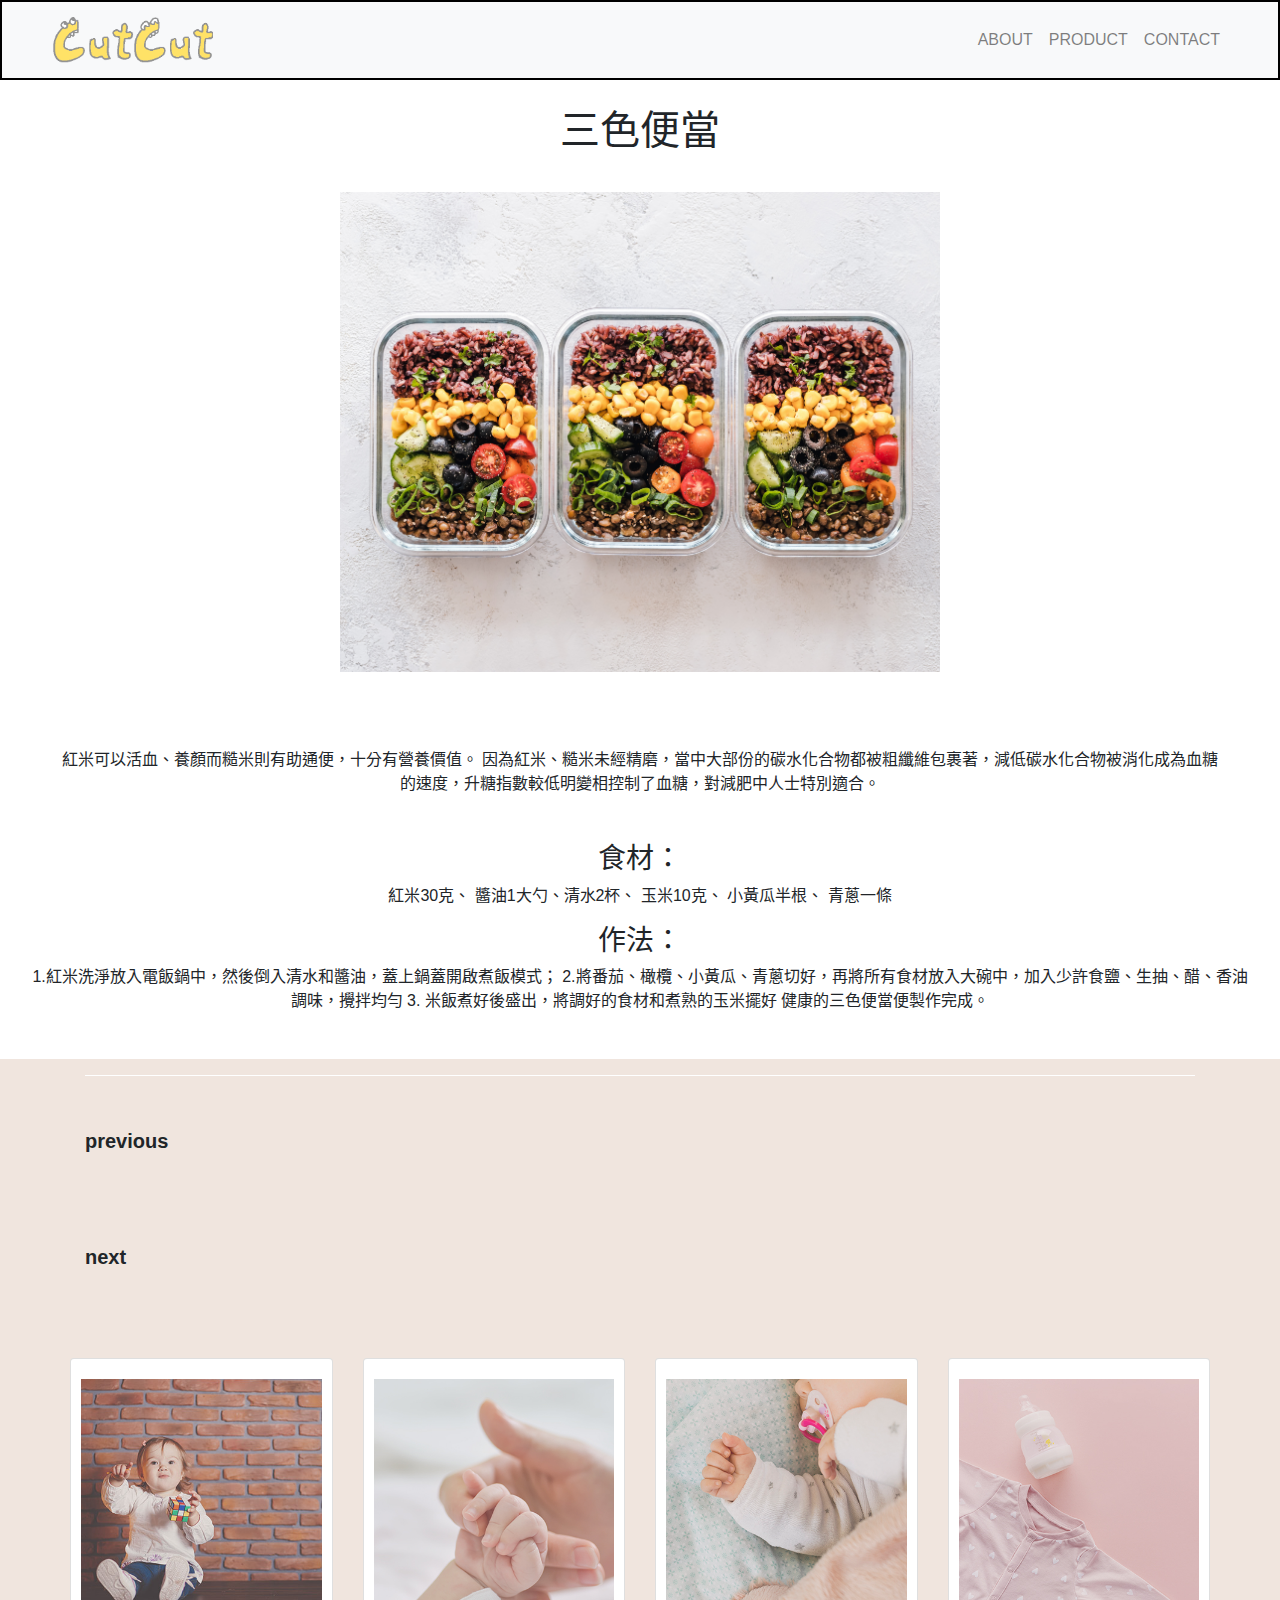
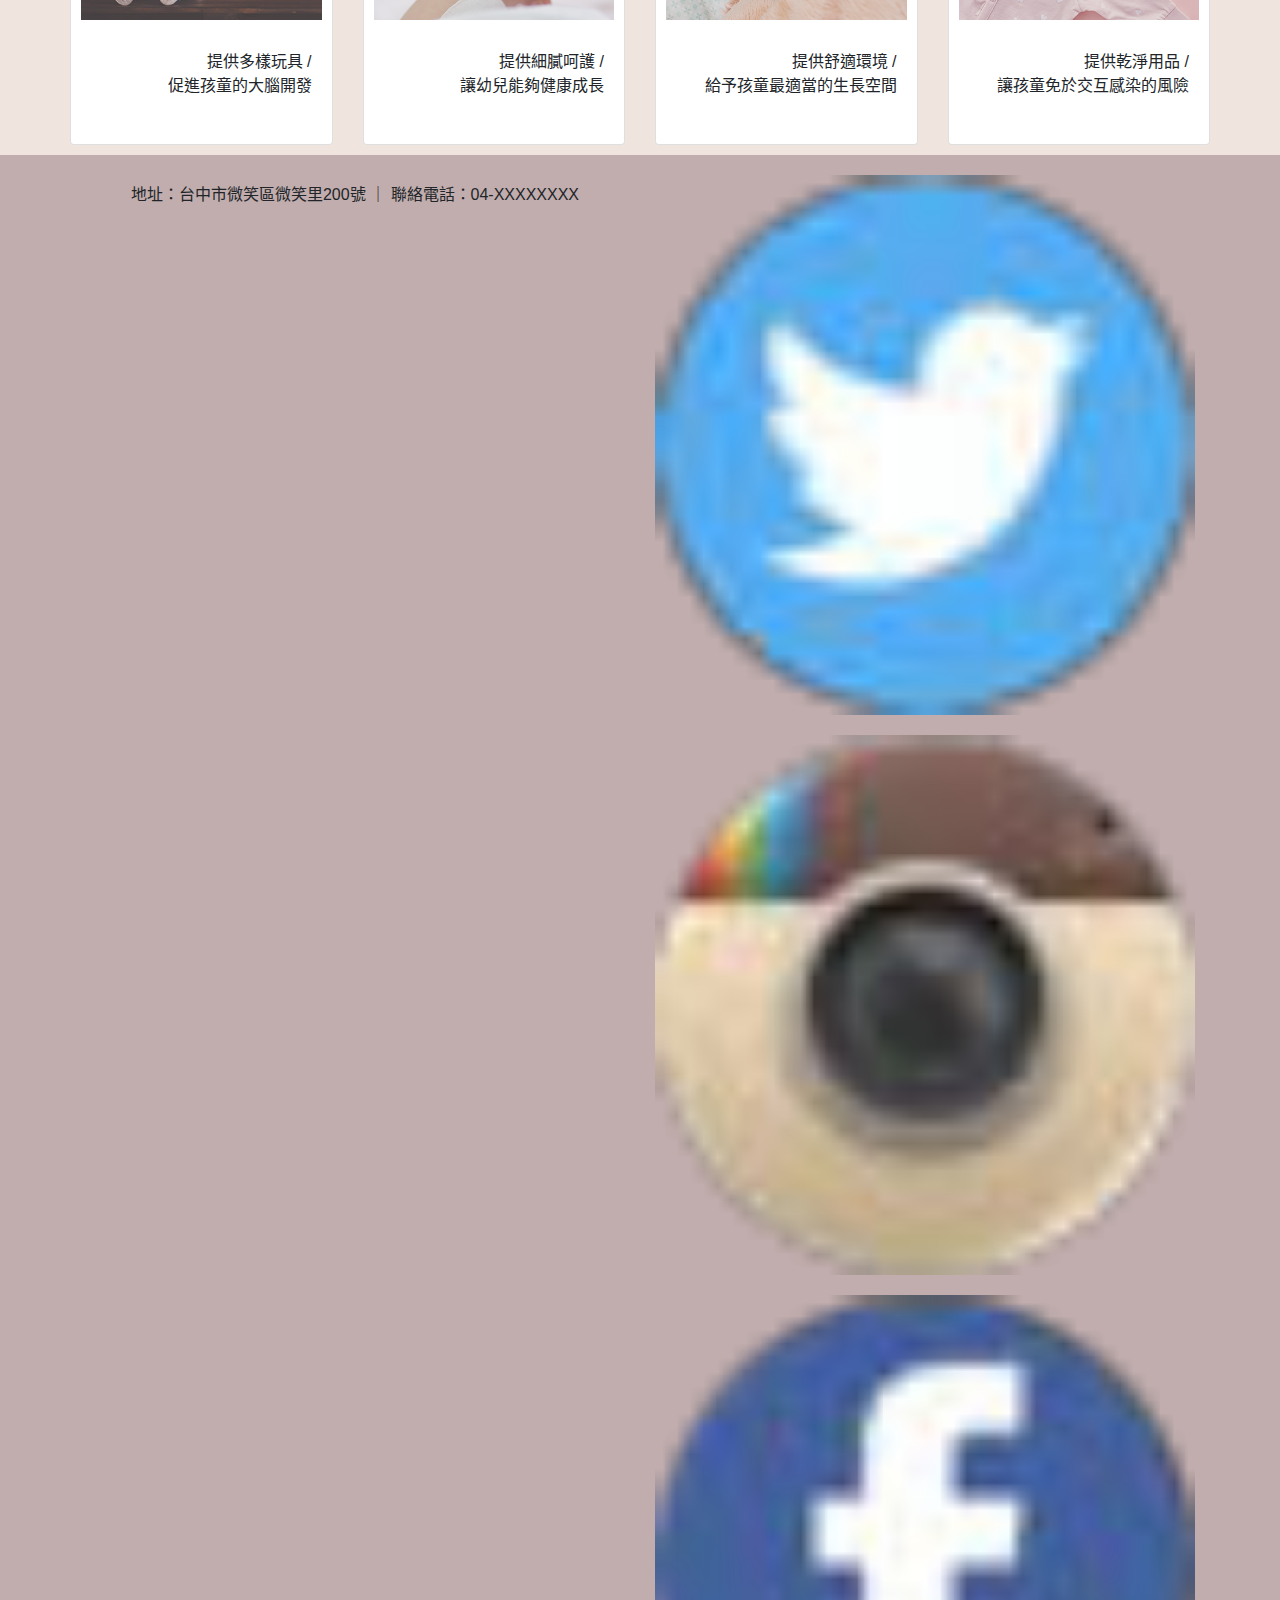
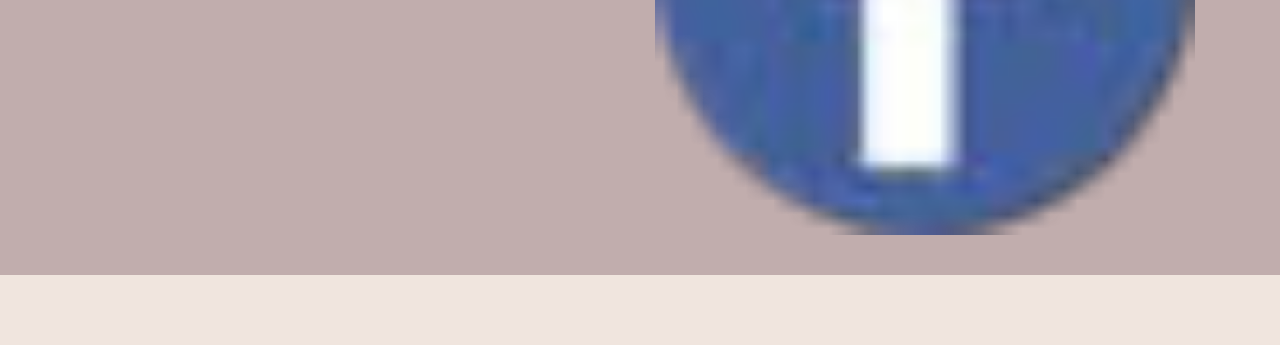
==== index.html @ d5ca78fc "draft" ====
<!DOCTYPE html>
<html lang="zh-TW">
<head>
	<meta charset="UTF-8">
	<!-- 手機版縮放 -->
	<meta name="viewport" content="width=device-width, initial-scale=1" >
	<title>台灣新勢力</title>
	<!-- css連結 -->
	<link href="css/style.css" rel="stylesheet">	
	<link href="css/bootstrap.min.css" rel="stylesheet">
</head>


<body>
	<!-- 漢堡選單 -->
	<nav class="navbar navbar-expand-lg navbar-light bg-light fixed-top">
	<a class="navbar-brand" href="#"><img src="img/name1.png" alt=""></a>
	  <button class="navbar-toggler" type="button" data-toggle="collapse" data-target="#navbarSupportedContent" aria-controls="navbarSupportedContent" aria-expanded="false" aria-label="Toggle navigation">
	  	<span class="navbar-toggler-icon"></span>
	  </button>

	  <div class="collapse navbar-collapse" id="navbarSupportedContent">
	    <ul class="navbar-nav ml-auto">
	      <li class="nav-item"><a class="nav-link" href="#section1">ABOUT</a></li>
	      <li class="nav-item"><a class="nav-link" href="#section2">PRODUCT</a></li>
	      <li class="nav-item"><a class="nav-link" href="#section3">CONTACT</a></li>
	    </ul>
	  </div>
	</nav>


	<!-- banner -->
	<div class="content">
		
		<div class="text">
		<h1>三色便當</h1>
		</div>
        <figure>
		<img src="img/banner1.jpg"/>

		<div class="caption">
		<p>
			<figcaption>
				紅米可以活血、養顏而糙米則有助通便，十分有營養價值。
因為紅米、糙米未經精磨，當中大部份的碳水化合物都被粗纖維包裹著，減低碳水化合物被消化成為血糖的速度，升糖指數較低明變相控制了血糖，對減肥中人士特別適合。
</figcaption>
<p>

<h3>食材：</h3>
<p>紅米30克、
醬油1大勺、清水2杯、
玉米10克、
小黃瓜半根、
青蔥一條</p>


<h3>作法：</h3>
<p>1.紅米洗淨放入電飯鍋中，然後倒入清水和醬油，蓋上鍋蓋開啟煮飯模式；
2.將番茄、橄欖、小黃瓜、青蔥切好，再將所有食材放入大碗中，加入少許食鹽、生抽、醋、香油調味，攪拌均勻
3. 米飯煮好後盛出，將調好的食材和煮熟的玉米擺好
健康的三色便當便製作完成。</p>

</div>


<!-- 其他選擇 -->

<div class="product" id="section2" >
 <div class="container">
 	<div class="row">
				<div class="col-12">
					<hr class="title_line">
					<p class="title product left ">previous </p>
						<p class="title product right  ">next </p>
						</div>
						<div class="row">
				<div class="col-md-3">
					<div class="card">
						<img src="img/product_1.jpg">
						<p class="product_name text-right">提供多樣玩具 /<br>促進孩童的大腦開發</p>
					</div>
				</div>
				<div class="col-md-3">
					<div class="card">
						<img src="img/product_2.jpg">
						<p class="product_name text-right">提供細膩呵護 /<br>讓幼兒能夠健康成長</p>
					</div>
				</div>
				<div class="col-md-3">
					<div class="card">
						<img src="img/product_3.jpg">
						<p class="product_name text-right">提供舒適環境 /<br>給予孩童最適當的生長空間</p>
					</div>
				</div>
				<div class="col-md-3">
					<div class="card">
						<img src="img/product_4.jpg">
						<p class="product_name text-right">提供乾淨用品 /<br>讓孩童免於交互感染的風險</p>
					</div>
				</div>
			</div>
		</div>
	</div>

					








	

	<!-- footer -->
	<footer>
		<div class="container">
			<div class="row">
				<div class="col-md-6 text-center">
					<p>地址：台中市微笑區微笑里200號 ｜ 聯絡電話：04-XXXXXXXX</p>
				</div>
				<div class="col-md-6 text-center">
					<a href="#"><img src="img/footer_icon_1.png"></a>
					<a href="#"><img src="img/footer_icon_2.png"></a>
					<a href="#"><img src="img/footer_icon_3.png"></a>
				</div>
			</div>
		</div>
	</footer>


	<!-- JS連結 -->
	<script src="js/jQuery.js"></script>
	<script src="js/bootstrap.min.js"></script>
</body>
</html>
---- css/style.css ----
html{
	width: 100%;
}

* {
	box-sizing: border-box;
}
p,h1,h2,h3,h4,h4,h6,div,span {
	font-family:PingFangSC-Regular,sans-serif,Microsoft JhengHei;	
}

p {
	font-size: 16px;
}




/*nav選單*/
.navbar-brand img {
	height: 50px;
}	

/*banner*/
.content {
	margin-top: 76px;
}
.banner .container-fluid {
	padding:0!important;
	background-color: #F0E5DE;
	border: 2px solid black;
}
.content img {
padding:0!important;
display:block;
margin:0px auto ;

max-width:600px;
myimg:expression(onload=function(){
this.style.width=(this.offsetWidth > 600)?"600px":"auto"});

}



.text{
	padding:30px;
	text-align:center;
}

.caption
{padding:30px;
	text-align:center;}

.content figcaption
{   padding:30px;
	text-align:center;}




	




/*關於我*/
.about {
	padding:100px 0;
	background:linear-gradient(#ffffff,#F0E5DE); 
}

.about img {
	box-shadow:2px 2px 4px gray;
}
.title {
	font-size:20px;
	font-weight: bold;
}

.title_line {
	border-color:#ffffff;
}

.story {
	padding: 50px 0;
	font-size: 18px;
}

.story span {
	font-style: italic;
	font-size: 20px;
	display: block;
	margin-bottom: 10px;
	font-weight: bold;
}
.title_line {
	margin-bottom: 50px;
}

/*產品*/
.product {
	background-color: #F0E5DE;
	padding-bottom:70px;
}
.product .card {
	background-color: #ffffff;
	padding: 20px 10px;
	margin-bottom: 10px;
}
.product img {
	width:100%;
	margin-bottom:20px;
}

.product img:hover {
	opacity: 0.8;
}
.product_name {
	padding: 10px;
}

/*聯絡我*/
.contact {
	height:750px;
	padding-top: 100px;
	background-image: url(../img/contact_bg.jpg);
	background-repeat: no-repeat;
	background-attachment: fixed;
	background-size: cover;
	background-position: top center;
}

.contact .title {
	color:#ffffff;
}

.contact .form {
	max-width: 600px;
	margin:0 auto;
	padding: 0 30px;
	color:#ffffff;
}

.form input {
	height: 40px;
	width: 100%;
	background-color: #ffffff;
	border-radius: 5px;
	border:0px;
	padding: 12px;
	resize: vertical;
	color: #000000;
	margin:7.5px 0;
}

.form textarea {
	height: 200px;
	width: 100%;
	background-color: #ffffff;
	border-radius: 5px;
	border:0px;
	padding: 12px;
	resize: vertical;
	color: #000000;
	margin:7.5px 0;
}

input[type=submit] {
  background-color: #ABD0CE;
  color: white;
  cursor: pointer;
  width: 100px!important;
  height: 48px;
}

input[type=submit]:hover {
  background-color: #8ABCB8;
}

/*footer*/
footer {
	background-color: #c1adad;
	padding:20px 0; 
}

footer p {
	line-height: 39px;
}

@media (min-width: 768px) {
/*nav選單*/
	.navbar{
	padding-left:50px!important;
	padding-right:50px!important; 
	background-color:red ;
	border: 2px solid black;
}
}
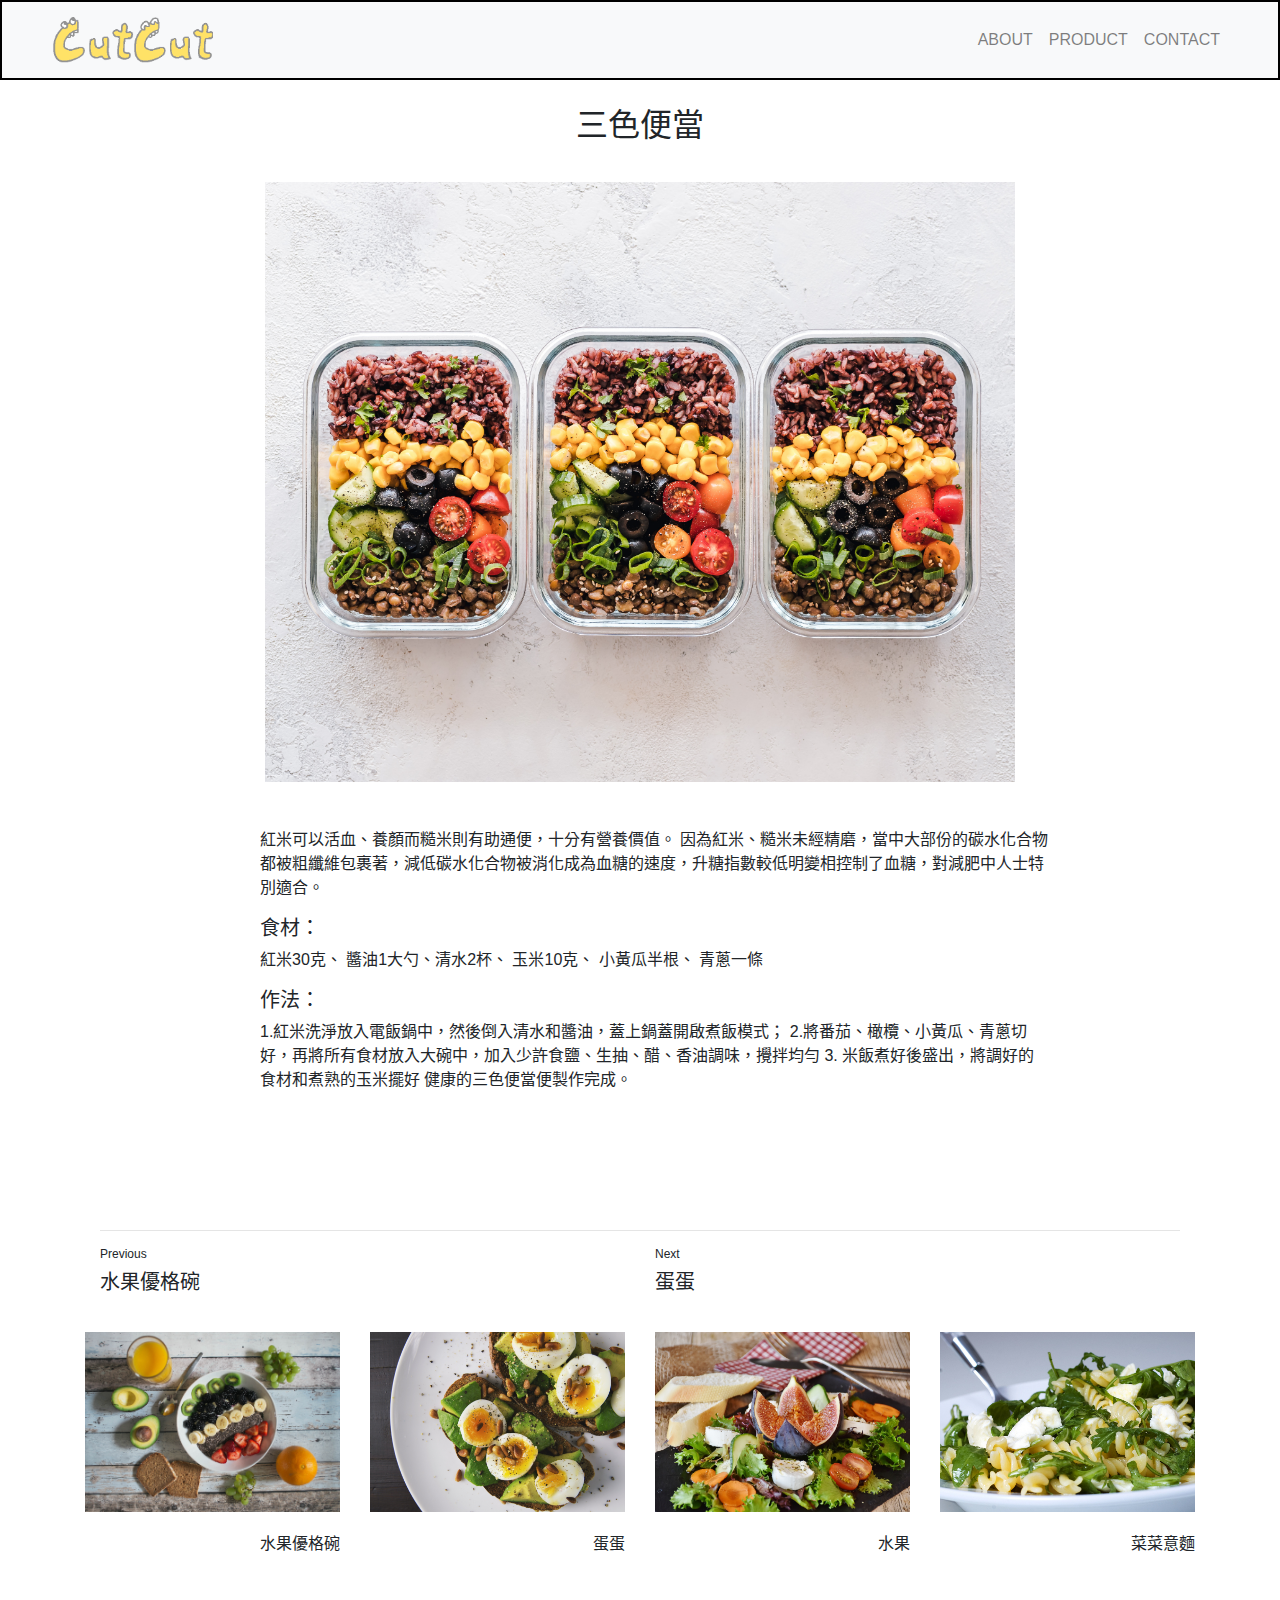
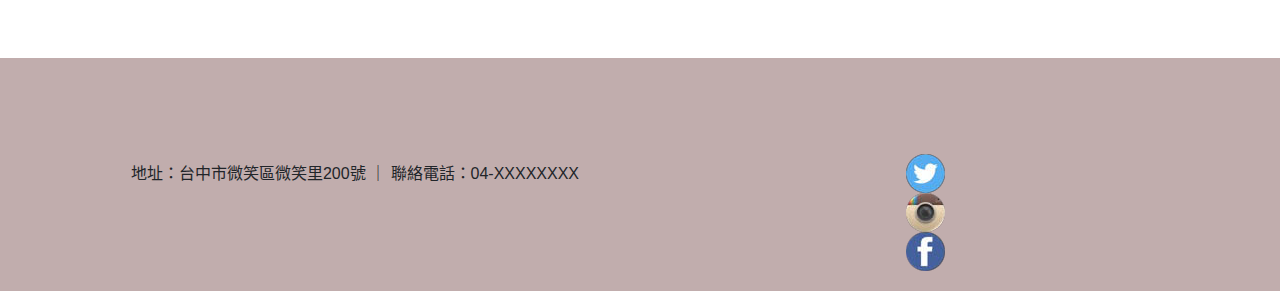
==== commit b28df0af: "2" ====
--- a/index.html
+++ b/index.html
@@ -4,7 +4,7 @@
 	<meta charset="UTF-8">
 	<!-- 手機版縮放 -->
 	<meta name="viewport" content="width=device-width, initial-scale=1" >
-	<title>台灣新勢力</title>
+	<title>cutcut7</title>
 	<!-- css連結 -->
 	<link href="css/style.css" rel="stylesheet">	
 	<link href="css/bootstrap.min.css" rel="stylesheet">
@@ -29,24 +29,28 @@
 	</nav>
 
 
-	<!-- banner -->
-	<div class="content">
+	<!-- 三色便當 -->
+	<div class="container">
 		
 		<div class="text">
-		<h1>三色便當</h1>
+		<h2>三色便當</h2>
 		</div>
+
         <figure>
 		<img src="img/banner1.jpg"/>
 
+<div class="row">
+	<div class="col-12">
 		<div class="caption">
 		<p>
 			<figcaption>
 				紅米可以活血、養顏而糙米則有助通便，十分有營養價值。
 因為紅米、糙米未經精磨，當中大部份的碳水化合物都被粗纖維包裹著，減低碳水化合物被消化成為血糖的速度，升糖指數較低明變相控制了血糖，對減肥中人士特別適合。
 </figcaption>
-<p>
+</p>
 
-<h3>食材：</h3>
+
+<h5>食材：</h5>
 <p>紅米30克、
 醬油1大勺、清水2杯、
 玉米10克、
@@ -54,49 +58,74 @@
 青蔥一條</p>
 
 
-<h3>作法：</h3>
+<h5>作法：</h5>
 <p>1.紅米洗淨放入電飯鍋中，然後倒入清水和醬油，蓋上鍋蓋開啟煮飯模式；
 2.將番茄、橄欖、小黃瓜、青蔥切好，再將所有食材放入大碗中，加入少許食鹽、生抽、醋、香油調味，攪拌均勻
 3. 米飯煮好後盛出，將調好的食材和煮熟的玉米擺好
 健康的三色便當便製作完成。</p>
+</div>
+</div>
 
 </div>
 
 
+
 <!-- 其他選擇 -->
 
-<div class="product" id="section2" >
+<div class="product" id="chioce" >
  <div class="container">
+
+
  	<div class="row">
-				<div class="col-12">
-					<hr class="title_line">
-					<p class="title product left ">previous </p>
-						<p class="title product right  ">next </p>
-						</div>
+	<div class="col-12">
+	<hr class="title_line">
+</div>
+</div>
+
+<div class="row">
+	<div class="col-md-6">
+	<div class="rightbox">
+<h6 class="box-title"> Previous</h6>
+<h5 class="foodname">水果優格碗 </h5>
+	</div>
+</div>
+
+		<div class="col-md-6">
+	<div class="lefttbox">		
+<h6 class="box-title">Next </h6>
+<h5 class="foodname">蛋蛋 </h5>
+</div>
+</div>
+
+</div>
+</div>
+
+
+						<!--圖片-->
 						<div class="row">
 				<div class="col-md-3">
-					<div class="card">
-						<img src="img/product_1.jpg">
-						<p class="product_name text-right">提供多樣玩具 /<br>促進孩童的大腦開發</p>
-					</div>
+					
+						<img src="img/b1.jpg" width="100px" height="180px">
+						<p class="product_name text-right">水果優格碗 </p>
+			
 				</div>
 				<div class="col-md-3">
-					<div class="card">
-						<img src="img/product_2.jpg">
-						<p class="product_name text-right">提供細膩呵護 /<br>讓幼兒能夠健康成長</p>
-					</div>
+					
+						<img src="img/b2.jpg" width="100px" height="180px">
+						<p class="product_name text-right">蛋蛋 </p>
+				
 				</div>
 				<div class="col-md-3">
-					<div class="card">
-						<img src="img/product_3.jpg">
-						<p class="product_name text-right">提供舒適環境 /<br>給予孩童最適當的生長空間</p>
-					</div>
+					
+						<img src="img/b3.jpg" width="220px" height="180px">
+						<p class="product_name text-right">水果</p>
+					
 				</div>
 				<div class="col-md-3">
-					<div class="card">
-						<img src="img/product_4.jpg">
-						<p class="product_name text-right">提供乾淨用品 /<br>讓孩童免於交互感染的風險</p>
-					</div>
+				
+						<img src="img/l1.jpg" width="220px" height="180px">
+						<p class="product_name text-right">菜菜意麵 </p>
+				
 				</div>
 			</div>
 		</div>
@@ -106,12 +135,6 @@
 
 
 
-
-
-
-
-
-	
 
 	<!-- footer -->
 	<footer>
--- a/css/style.css
+++ b/css/style.css
@@ -21,93 +21,63 @@
 	height: 50px;
 }	
 
-/*banner*/
-.content {
+/* 三色便當*/
+
+.container {
 	margin-top: 76px;
+	margin-left: 150px;
+	margin-right: 150px;
+
 }
-.banner .container-fluid {
-	padding:0!important;
-	background-color: #F0E5DE;
-	border: 2px solid black;
+
+/* 三色便當標題*/
+.text{
+	padding:30px;
+	text-align:center
+	
 }
-.content img {
+
+.container img {
 padding:0!important;
 display:block;
 margin:0px auto ;
 
-max-width:600px;
+max-width:750px;
 myimg:expression(onload=function(){
 this.style.width=(this.offsetWidth > 600)?"600px":"auto"});
 
 }
 
 
-
-.text{
-	padding:30px;
-	text-align:center;
-}
-
 .caption
 {padding:30px;
-	text-align:center;}
+max-width: 850px;
+margin-left:145px;
+
+
+
+}
 
 .content figcaption
 {   padding:30px;
-	text-align:center;}
+	}
 
 
 
 
-	
 
 
 
 
-/*關於我*/
-.about {
-	padding:100px 0;
-	background:linear-gradient(#ffffff,#F0E5DE); 
+
+
+
+/*其他選擇*/
+.product {
+	
+	padding-bottom:70px;
 }
 
-.about img {
-	box-shadow:2px 2px 4px gray;
-}
-.title {
-	font-size:20px;
-	font-weight: bold;
-}
-
-.title_line {
-	border-color:#ffffff;
-}
-
-.story {
-	padding: 50px 0;
-	font-size: 18px;
-}
-
-.story span {
-	font-style: italic;
-	font-size: 20px;
-	display: block;
-	margin-bottom: 10px;
-	font-weight: bold;
-}
-.title_line {
-	margin-bottom: 50px;
-}
-
-/*產品*/
-.product {
-	background-color: #F0E5DE;
-	padding-bottom:70px;
-}
-.product .card {
-	background-color: #ffffff;
-	padding: 20px 10px;
-	margin-bottom: 10px;
-}
 .product img {
 	width:100%;
 	margin-bottom:20px;
@@ -117,66 +87,42 @@
 	opacity: 0.8;
 }
 .product_name {
-	padding: 10px;
+	text-align:center;}
+
+.box-title
+{
+	font-size: 9pt
+
 }
 
-/*聯絡我*/
-.contact {
-	height:750px;
-	padding-top: 100px;
-	background-image: url(../img/contact_bg.jpg);
-	background-repeat: no-repeat;
-	background-attachment: fixed;
-	background-size: cover;
-	background-position: top center;
+	
 }
 
-.contact .title {
-	color:#ffffff;
+.col-12{
+	display: flex;
+	flex-direction: row 
+	flex-wrap:nowrap;
+	justify-content: space-between;
+	padding-left: 30px;
+	margin-bottom: 15px;
+	border: 2px solid blue;
+
 }
 
-.contact .form {
-	max-width: 600px;
-	margin:0 auto;
-	padding: 0 30px;
-	color:#ffffff;
+.col-md-3
+{
+	padding-top: 30px;
+
 }
 
-.form input {
-	height: 40px;
-	width: 100%;
-	background-color: #ffffff;
-	border-radius: 5px;
-	border:0px;
-	padding: 12px;
-	resize: vertical;
-	color: #000000;
-	margin:7.5px 0;
-}
 
-.form textarea {
-	height: 200px;
-	width: 100%;
-	background-color: #ffffff;
-	border-radius: 5px;
-	border:0px;
-	padding: 12px;
-	resize: vertical;
-	color: #000000;
-	margin:7.5px 0;
-}
 
-input[type=submit] {
-  background-color: #ABD0CE;
-  color: white;
-  cursor: pointer;
-  width: 100px!important;
-  height: 48px;
-}
 
-input[type=submit]:hover {
-  background-color: #8ABCB8;
-}
+
+
+
+
+
 
 /*footer*/
 footer {
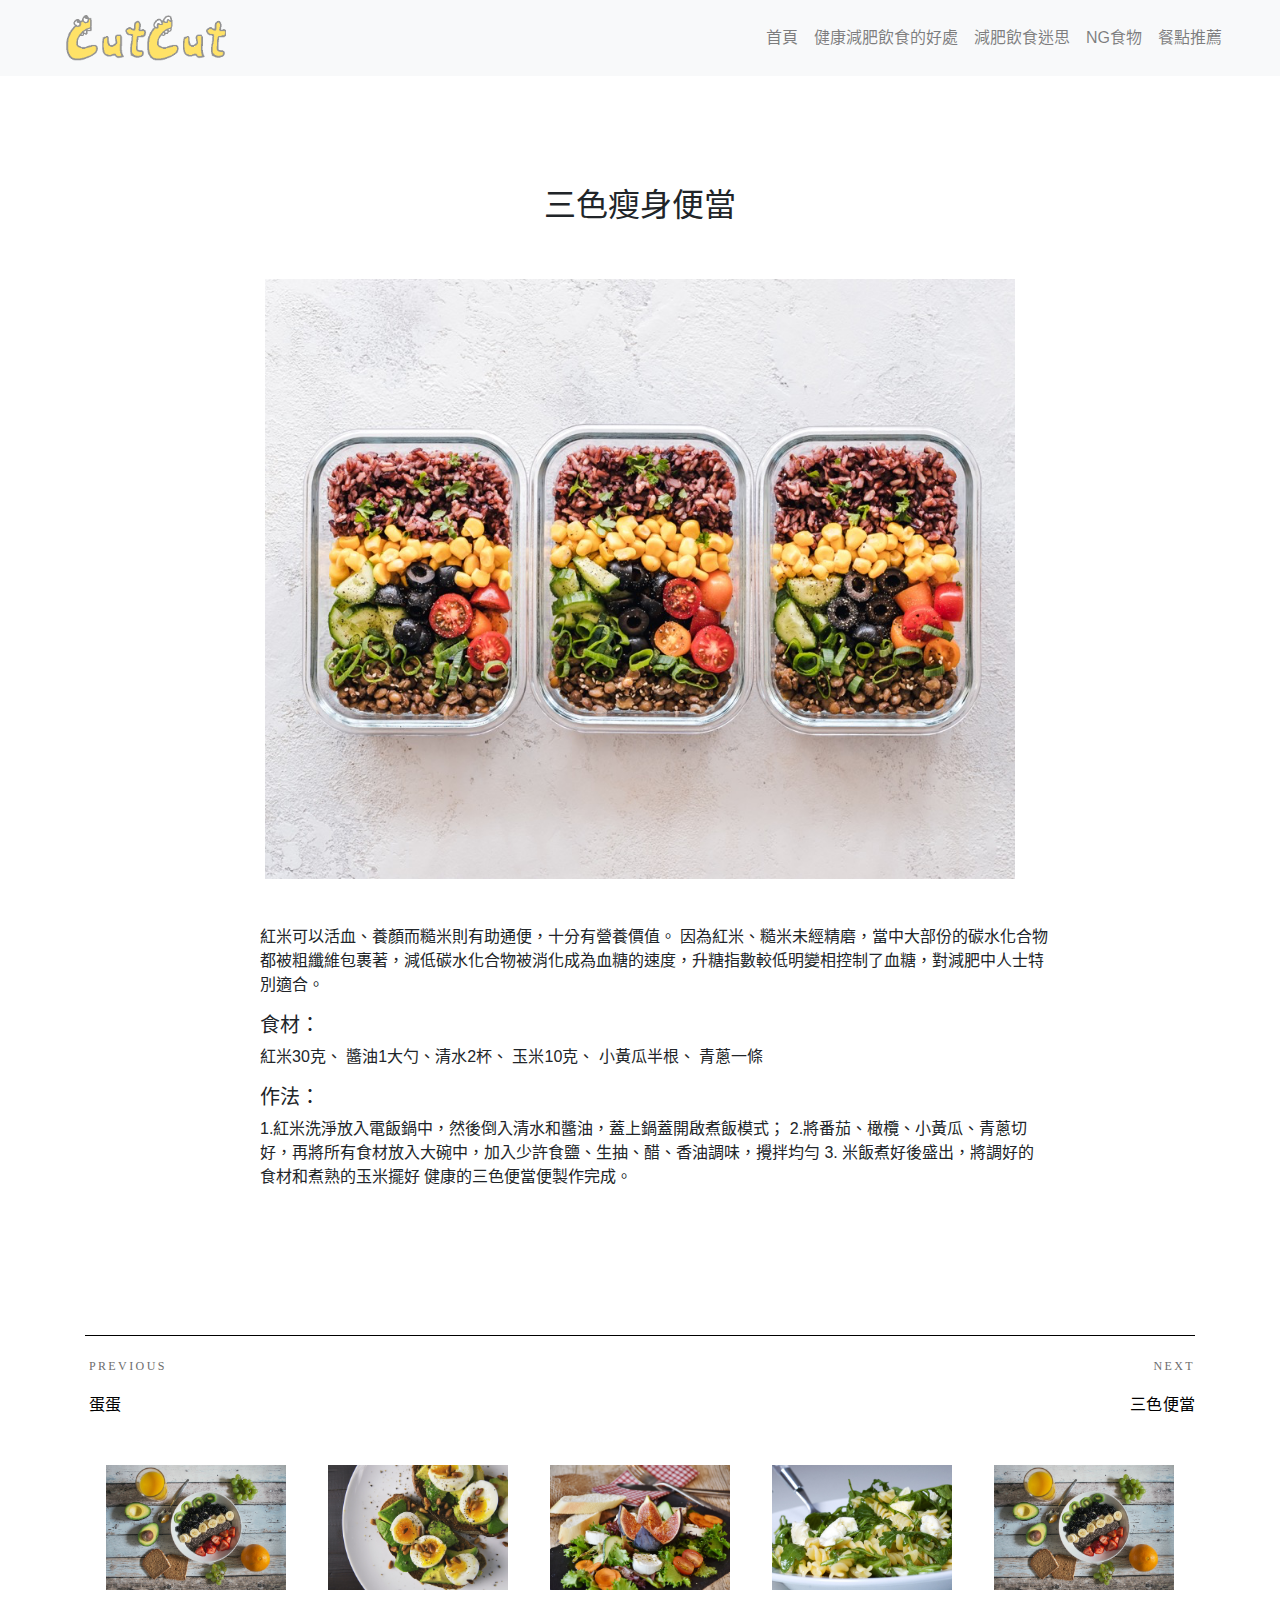
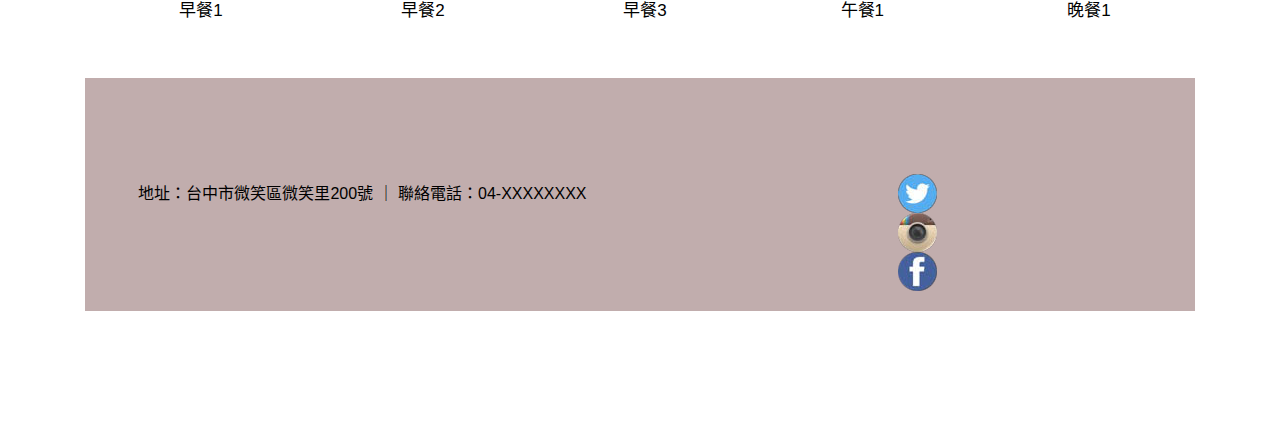
==== commit 3433adcd: "3" ====
--- a/index.html
+++ b/index.html
@@ -13,31 +13,46 @@
 
 <body>
 	<!-- 漢堡選單 -->
+	
+
+<!-- 最上方導覽列-->
 	<nav class="navbar navbar-expand-lg navbar-light bg-light fixed-top">
-	<a class="navbar-brand" href="#"><img src="img/name1.png" alt=""></a>
-	  <button class="navbar-toggler" type="button" data-toggle="collapse" data-target="#navbarSupportedContent" aria-controls="navbarSupportedContent" aria-expanded="false" aria-label="Toggle navigation">
-	  	<span class="navbar-toggler-icon"></span>
-	  </button>
-
-	  <div class="collapse navbar-collapse" id="navbarSupportedContent">
-	    <ul class="navbar-nav ml-auto">
-	      <li class="nav-item"><a class="nav-link" href="#section1">ABOUT</a></li>
-	      <li class="nav-item"><a class="nav-link" href="#section2">PRODUCT</a></li>
-	      <li class="nav-item"><a class="nav-link" href="#section3">CONTACT</a></li>
-	    </ul>
-	  </div>
+		<a class="navbar-brand" href="#"><img src="img/name1.png" alt=""></a>
+	 		<button class="navbar-toggler" type="button" data-toggle="collapse" data-target="#navbarSupportedContent" aria-controls="navbarSupportedContent" aria-expanded="false" aria-label="Toggle navigation">
+				<span class="navbar-toggler-icon"></span>
+			</button>
+
+	  	<div class="collapse navbar-collapse" id="navbarSupportedContent">
+	    	<ul class="navbar-nav ml-auto">
+		    	<li class="nav-item"><a class="nav-link" href="index.html">首頁</a></li>
+			    <li class="nav-item"><a class="nav-link" href="page2.html">健康減肥飲食的好處</a></li>
+			    <li class="nav-item"><a class="nav-link" href="page3.html">減肥飲食迷思</a></li>
+			    <li class="nav-item"><a class="nav-link" href="page4.html">NG食物</a></li>
+			    <li class="nav-item"><a class="nav-link" href="page5.html">餐點推薦</a></li>
+	    	</ul>
+	  	</div>
 	</nav>
+
+
+
+
+
+
+
+
+
+
 
 
 	<!-- 三色便當 -->
 	<div class="container">
 		
 		<div class="text">
-		<h2>三色便當</h2>
+		<h2>三色瘦身便當</h2>
 		</div>
 
         <figure>
-		<img src="img/banner1.jpg"/>
+		<img src="img/p7d1banner1.jpg"/>
 
 <div class="row">
 	<div class="col-12">
@@ -68,70 +83,188 @@
 
 </div>
 
+<div class="btx-section js-dynamic-navbar btx-p-border-border" id="Related posts" style="margin-bottom:0px;" data-index="4">
+	<div class="btx-background" data-type="image" data-parallaxspeed="0" data-contentfade="" data-mobileparallax="1"><div class="btx-background-overlay btx-p-bg-bg" style="background-color:#ffffff; opacity:1;"></div></div>	<div class="btx-section-wrapper" >
+					<div class="btx-container">
+							<div class="btx-row btx-row--main">
+									<div class="btx-col-1"></div>
+									<div class="btx-col-10">
+<div class="btx-item js-item-box btx-box btx-left-align anmt-item anmt-fadeinu btx-p-border-border">
+	<div class="btx-background" data-type="image" data-parallaxspeed="0" data-contentfade="" data-mobileparallax="1"><div class="btx-background-overlay " style="opacity:0.9;"></div></div>	<div class="btx-box-inner"  data-height="">
+		<div class="btx-box-content btx-middle-vertical" style="overflow-y:hidden;">
+			<div class="btx-box-body" >
+											
+
 
 
 <!-- 其他選擇 -->
 
-<div class="product" id="chioce" >
- <div class="container">
-
-
- 	<div class="row">
-	<div class="col-12">
-	<hr class="title_line">
-</div>
-</div>
-
-<div class="row">
-	<div class="col-md-6">
-	<div class="rightbox">
-<h6 class="box-title"> Previous</h6>
-<h5 class="foodname">水果優格碗 </h5>
+<div class="btx-section js-dynamic-navbar btx-p-border-border" id="Related posts" style="margin-bottom:0px;" data-index="5">
+	<div class="btx-background" data-type="image" data-parallaxspeed="0" data-contentfade="" data-mobileparallax="1"><div class="btx-background-overlay btx-p-bg-bg" style="background-color:#ffffff; opacity:1;"></div></div>	
+	<div class="btx-section-wrapper" >
+	<div class="btx-container">
+		
+	<div class="btx-row btx-row--main">
+	<div class="btx-col-1"></div>
+	<div class="btx-col-10">
+		
+<div class="btx-item js-item-box btx-box btx-left-align anmt-item anmt-fadeinu btx-p-border-border">
+	<div class="btx-background" data-type="image" data-parallaxspeed="0" data-contentfade="" data-mobileparallax="1"><div class="btx-background-overlay " style="opacity:0.9;"></div></div>	<div class="btx-box-inner"  data-height="">
+
+
+		<div class="btx-box-content btx-middle-vertical" style="overflow-y:hidden;">
+
+
+
+
+<!-- 最大包起來 -->
+
+			<div class="btx-box-body" >
+			<div class="btx-item js-item-navigation btx-navigation btx-navigation--bar btx-p-border-border with-top-border">
+<!-- previous -->
+			<div class="btx-navigation-previous">
+					<a href="https://chiaa07.github.io/cutcutp7/" rel="prev"><img width="60" height="60" src="/Users/liyu/Documents/GitHub/cutcutp7/img/Picture1.png" class="attachment-60x60 size-60x60 wp-post-image" alt="" loading="lazy" data-attachment-id="22186" data-permalink="https://chiaa07.github.io/cutcutp7/">
+						<div class="btx-navigation-content">
+						 <span class="btx-navigation-label">Previous</span>
+						 <span class="btx-navigation-title btx-s-text-color">蛋蛋</span>
+					 </div></a>
+					</div>
+
+
+<!-- next -->
+			
+			<div class="btx-navigation-next">
+					<a href="https://chiaa07.github.io/cutcutp7/" rel="next"><div class="btx-navigation-content">
+						 <span class="btx-navigation-label">Next</span>
+						 <span class="btx-navigation-title btx-s-text-color">三色便當</span>
+					 </div><img width="60" height="60" src="/Users/liyu/Documents/GitHub/cutcutp7/img/Picture1.png" class="attachment-60x60 size-60x60 wp-post-image" alt="" loading="lazy" data-attachment-id="22238" data-permalink="https://greenkitchenstories.com/the-greenest-pasta/kale_pasta_01/" data-orig-file="https://greenkitchenstories.com/wp-content/uploads/2021/03/Kale_pasta_01.jpg" data-orig-size="1333,2000" data-comments-opened="1" data-image-meta="{&quot;aperture&quot;:&quot;3.5&quot;,&quot;credit&quot;:&quot;&quot;,&quot;camera&quot;:&quot;Canon EOS 5D Mark IV&quot;,&quot;caption&quot;:&quot;&quot;,&quot;created_timestamp&quot;:&quot;1614260005&quot;,&quot;copyright&quot;:&quot;&quot;,&quot;focal_length&quot;:&quot;67&quot;,&quot;iso&quot;:&quot;1000&quot;,&quot;shutter_speed&quot;:&quot;0.005&quot;,&quot;title&quot;:&quot;&quot;,&quot;orientation&quot;:&quot;1&quot;}" data-image-title="Kale_pasta_01" data-image-description="" data-medium-file="https://greenkitchenstories.com/wp-content/uploads/2021/03/Kale_pasta_01-445x667.jpg" data-large-file="https://greenkitchenstories.com/wp-content/uploads/2021/03/Kale_pasta_01-888x1333.jpg" /></a>				
+
+	</div>	
 	</div>
-</div>
-
-		<div class="col-md-6">
-	<div class="lefttbox">		
-<h6 class="box-title">Next </h6>
-<h5 class="foodname">蛋蛋 </h5>
-</div>
-</div>
-
-</div>
-</div>
-
-
-						<!--圖片-->
-						<div class="row">
-				<div class="col-md-3">
+
+
+	<div class="btx-item js-item-relatedport btx-relatedport btx-relatedport--grid anmt-item anmt-fadeinu" style="padding-top:10pt;">
+
+
+
+
+
+
 					
-						<img src="img/b1.jpg" width="100px" height="180px">
-						<p class="product_name text-right">水果優格碗 </p>
-			
-				</div>
-				<div class="col-md-3">
+	
+	<!-- 五張圖片 -->	
+	<div class="btx-item js-item-relatedport btx-relatedport btx-relatedport--grid anmt-item anmt-fadeinu animated btx-opacity1" style="padding-top:10pt;">
 					
-						<img src="img/b2.jpg" width="100px" height="180px">
-						<p class="product_name text-right">蛋蛋 </p>
-				
-				</div>
-				<div class="col-md-3">
-					
-						<img src="img/b3.jpg" width="220px" height="180px">
-						<p class="product_name text-right">水果</p>
-					
-				</div>
-				<div class="col-md-3">
-				
-						<img src="img/l1.jpg" width="220px" height="180px">
-						<p class="product_name text-right">菜菜意麵 </p>
-				
-				</div>
-			</div>
+																					
+	<div class="btx-row">
+		<div class="btx-relatedpost-entry btx-col-1-5">
+						<a href="https://greenkitchenstories.com/orange-date-avocado-salad-big-love-april/" class="btx-relatedpost-entry-inner">
+
+															<div class="btx-entry-header">
+									<div class="btx-entry-media">
+										<div class="btx-media-wrapper" >
+											<div class="btx-media-wrapper-inner">
+											<img src="img/p7b1.jpg" alt=""  width="180" height="125"></div></div>									</div>
+								</div>
+														<div class="btx-entry-content">
+								<h4 class="btx-entry-title btx-s-text-color btx-secondary-font">早餐1</h4>
+
+															</div>
+						</a>
+					</div>
+
+				
+																			
+				
+					<div class="btx-relatedpost-entry btx-col-1-5">
+						<a href="https://greenkitchenstories.com/the-greenest-pasta/" class="btx-relatedpost-entry-inner">
+
+															<div class="btx-entry-header">
+									<div class="btx-entry-media">
+										<div class="btx-media-wrapper" ><div class="btx-media-wrapper-inner"><img src="img/p7b2.jpg" alt=""  width="180" height="125" ></div></div>									</div>
+								</div>
+														<div class="btx-entry-content">
+								<h4 class="btx-entry-title btx-s-text-color btx-secondary-font">早餐2</h4>
+
+															</div>
+						</a>
+					</div>
+
+				
+																			
+				
+					<div class="btx-relatedpost-entry btx-col-1-5">
+						<a href="https://greenkitchenstories.com/yogurt-bowl-with-harissa-chickpeas-persimmon-salad/" class="btx-relatedpost-entry-inner">
+
+															<div class="btx-entry-header">
+									<div class="btx-entry-media">
+										<div class="btx-media-wrapper" ><div class="btx-media-wrapper-inner"><img src="img/p7b3.jpg" alt=""  width="180" height="125" ></div></div>									</div>
+								</div>
+														<div class="btx-entry-content">
+								<h4 class="btx-entry-title btx-s-text-color btx-secondary-font">早餐3</h4>
+
+															</div>
+						</a>
+					</div>
+
+				
+																			
+				
+					<div class="btx-relatedpost-entry btx-col-1-5">
+						<a href="https://greenkitchenstories.com/kimchi-mushroom-avocado-sandwich%e2%80%a8/" class="btx-relatedpost-entry-inner">
+
+															<div class="btx-entry-header">
+									<div class="btx-entry-media">
+										<div class="btx-media-wrapper" ><div class="btx-media-wrapper-inner"><img src="img/p7l1.jpg" alt=""  width="180" height="125" ></div>
+									</div>	
+									</div>
+								</div>
+								<div class="btx-entry-content">
+								<h4 class="btx-entry-title btx-s-text-color btx-secondary-font">午餐1  +</h4>
+
+								</div>
+						</a>
+					</div>
+
+				
+																			
+				
+					<div class="btx-relatedpost-entry btx-col-1-5">
+						<a href="https://greenkitchenstories.com/oat-yogurt-flatbread-with-green-sauce-and-tomatoes/" class="btx-relatedpost-entry-inner">
+
+															<div class="btx-entry-header">
+									<div class="btx-entry-media">
+										<div class="btx-media-wrapper" ><div class="btx-media-wrapper-inner"><img src="img/p7b1.jpg" alt=""  width="180" height="125" ></div></div>									</div>
+								</div>
+														<div class="btx-entry-content">
+								<h4 class="btx-entry-title btx-s-text-color btx-secondary-font">晚餐1</h4>
+
+															</div>
+						</a>
+					</div>
+
+									</div>
+				
+									</div>
+												</div>
 		</div>
 	</div>
-
+</div>
+</div>
+					<div class="btx-col-1"></div>
+				
+					</div>
+				
+
+
+				
+																			
+				
 					
+
+
+
 
 
 
--- a/css/style.css
+++ b/css/style.css
@@ -1,5 +1,6 @@
 html{
 	width: 100%;
+
 }
 
 * {
@@ -7,6 +8,7 @@
 }
 p,h1,h2,h3,h4,h4,h6,div,span {
 	font-family:PingFangSC-Regular,sans-serif,Microsoft JhengHei;	
+
 }
 
 p {
@@ -16,10 +18,28 @@
 
 
 
-/*nav選單*/
+
+
+
+/*navbar*/
 .navbar-brand img {
 	height: 50px;
-}	
+}
+
+@media (min-width: 768px) {
+/*nav選單*/
+.navbar{
+	padding-left:50px!important;
+	padding-right:50px!important; 
+ }
+}
+
+.navbar-nav {
+	margin-left: 650px;
+}
+
+
+
 
 /* 三色便當*/
 
@@ -32,7 +52,8 @@
 
 /* 三色便當標題*/
 .text{
-	padding:30px;
+	padding-top:110px;
+	padding-bottom: 47px;
 	text-align:center
 	
 }
@@ -115,12 +136,147 @@
 
 }
 
-
-
-
-
-
-
+.leftbox {
+border: 2px solid blue;
+	
+}
+
+
+
+
+.btx-navigation::after{clear:both;content:"";display:table}
+.btx-navigation--minimal .btx-navigation-next,.btx-navigation--minimal .btx-navigation-previous{display:inline;font-size:12px;font-weight:700;letter-spacing:.075em}
+.btx-navigation--minimal .btx-navigation-next .twf,.btx-navigation--minimal .btx-navigation-previous .twf{position:relative;top:1px;font-size:22px}
+.btx-navigation--minimal .btx-navigation-previous{padding:5px 10px 5px 0;border-right-width:1px;border-right-style:solid}
+.btx-navigation--minimal .btx-navigation-previous .twf{padding-right:12px}
+.btx-navigation--minimal .btx-navigation-next{padding:5px 0 5px 10px}
+.btx-navigation--minimal .btx-navigation-next .twf{padding-left:12px}
+.btx-navigation--bar{padding:20px 0}
+.btx-navigation--bar.with-top-border{border-top-width:1px;border-top-style:solid}
+.btx-navigation--bar.with-bottom-border{border-bottom-width:1px;border-bottom-style:solid}
+.btx-navigation--bar .btx-navigation-next a,.btx-navigation--bar .btx-navigation-previous a{display:inline-block}
+.btx-navigation--bar .btx-navigation-next .twf,.btx-navigation--bar .btx-navigation-previous .twf{font-size:20px;line-height:60px}
+.btx-navigation--bar .btx-navigation-next a:hover,.btx-navigation--bar .btx-navigation-previous a:hover{-webkit-transform:translateX(0);-moz-transform:translateX(0);-ms-transform:translateX(0);-o-transform:translateX(0);transform:translateX(0)}
+.btx-navigation--bar .btx-navigation-next a:hover .twf,.btx-navigation--bar .btx-navigation-next a:hover img,.btx-navigation--bar .btx-navigation-previous a:hover .twf,.btx-navigation--bar .btx-navigation-previous a:hover img{opacity:1;visibility:visible}
+.btx-navigation--bar .btx-navigation-next .twf,.btx-navigation--bar .btx-navigation-next img,.btx-navigation--bar .btx-navigation-previous .twf,.btx-navigation--bar .btx-navigation-previous img{display:inline-block;width:60px;vertical-align:middle;opacity:0;visibility:hidden;text-align:center}
+.btx-navigation--bar .btx-navigation-next .btx-navigation-content,.btx-navigation--bar .btx-navigation-next .twf,.btx-navigation--bar .btx-navigation-next a,.btx-navigation--bar .btx-navigation-next img,.btx-navigation--bar .btx-navigation-previous .btx-navigation-content,.btx-navigation--bar .btx-navigation-previous .twf,.btx-navigation--bar .btx-navigation-previous a,.btx-navigation--bar .btx-navigation-previous img{-webkit-transition-property:all;-moz-transition-property:all;transition-property:all;-webkit-transition-duration:.2s;-moz-transition-duration:.2s;transition-duration:.2s;-webkit-transition-timing-function:ease;-moz-transition-timing-function:ease;transition-timing-function:ease}
+.btx-navigation--bar .btx-navigation-previous{float:left;text-align:left}.btx-navigation--bar .btx-navigation-previous a{-webkit-transform:translateX(-60px);-moz-transform:translateX(-60px);-ms-transform:translateX(-60px);-o-transform:translateX(-60px);transform:translateX(-60px)}.btx-navigation--bar .btx-navigation-previous a:hover img{margin-right:20px}
+.btx-navigation--bar .btx-navigation-next{float:right;text-align:right}.btx-navigation--bar .btx-navigation-next a{-webkit-transform:translateX(60px);-moz-transform:translateX(60px);-ms-transform:translateX(60px);-o-transform:translateX(60px);transform:translateX(60px)}
+.btx-navigation--bar .btx-navigation-next a:hover img{margin-left:20px}
+.btx-navigation-middle{width:10%;margin:0 auto;line-height:60px;text-align:center;font-size:18px}
+.btx-navigation-title{display:inline-block;color:black;max-width:300px;line-height:1.2;margin-top:8px;font-size:16px;letter-spacing:.015em}
+.btx-navigation-content{display:inline-block;vertical-align:middle}
+.btx-navigation-label{display:block;color:black;font-size:10px;letter-spacing:.075em}
+
+
+.btx-author h3, .btx-navigation-label, .btx-uppercase, .btx-widgets h3, .widget .btx-mega-menu .btx-mega-menu-title, .woocommerce table.shop_table th {
+    text-transform: uppercase;
+    font-family: karla !important;
+    font-size: 9pt !important;
+    letter-spacing: 0.2em !important;
+	color: #6d6d6d;
+}
+
+
+
+
+.btx-relatedport .btx-heading-text, .btx-relatedpost .btx-heading-text {
+    font-size: 13px;
+    text-transform: none;
+    letter-spacing: 0;
+    font-family: karla;
+}
+
+
+.btx-relatedport .btx-entry-title, .btx-relatedpost .btx-entry-title {
+    font-size: 17px;
+    margin-bottom: 5px;
+    line-height: 17pt;
+    word-break: break-word;
+    -webkit-transition-property: color;
+    -moz-transition-property: color;
+    transition-property: color;
+    -webkit-transition-duration: .2s;
+    -moz-transition-duration: .2s;
+    transition-duration: .2s;
+    -webkit-transition-timing-function: ease-in-out;
+    -moz-transition-timing-function: ease-in-out;
+    transition-timing-function: ease-in-out;
+}
+
+
+
+div {
+    display: block;
+}
+
+@media (min-width: 768px) {
+
+
+
+.btx-left-align {
+    text-align: center!important;
+    
+}
+
+.btx-entry-content
+{
+	padding-left:10px
+}
+
+
+.btx-section-wrapper {
+    padding-top: 50px;
+    padding-bottom: 50px;
+
+   
+}
+
+
+
+.btx-media-wrapper img:hover {
+	opacity: 0.8;
+}
+
+
+.btx-media-wrapper-inner,img
+
+{
+	padding-right: 15px;
+	padding-left:15px;
+
+	
+
+}
+
+
+.btx-col-1-5 {
+    width: 20%;
+    height: 30%;
+    
+    float: left;
+    position: relative;
+    margin-bottom: 50px;
+     
+
+}
+
+
+
+   .btx-box-content {
+   	color:black;
+    width: 100%;
+    max-height: 100%;
+    line-height: 1.78571;
+    font-size: 14px;
+    vertical-align: middle;
+    overflow-x: hidden;
+
+}
+
+.btx-s-text-color
+{color:black;
+padding-top: 10px}
 
 
 
@@ -140,6 +296,6 @@
 	padding-left:50px!important;
 	padding-right:50px!important; 
 	background-color:red ;
-	border: 2px solid black;
+
 }
 }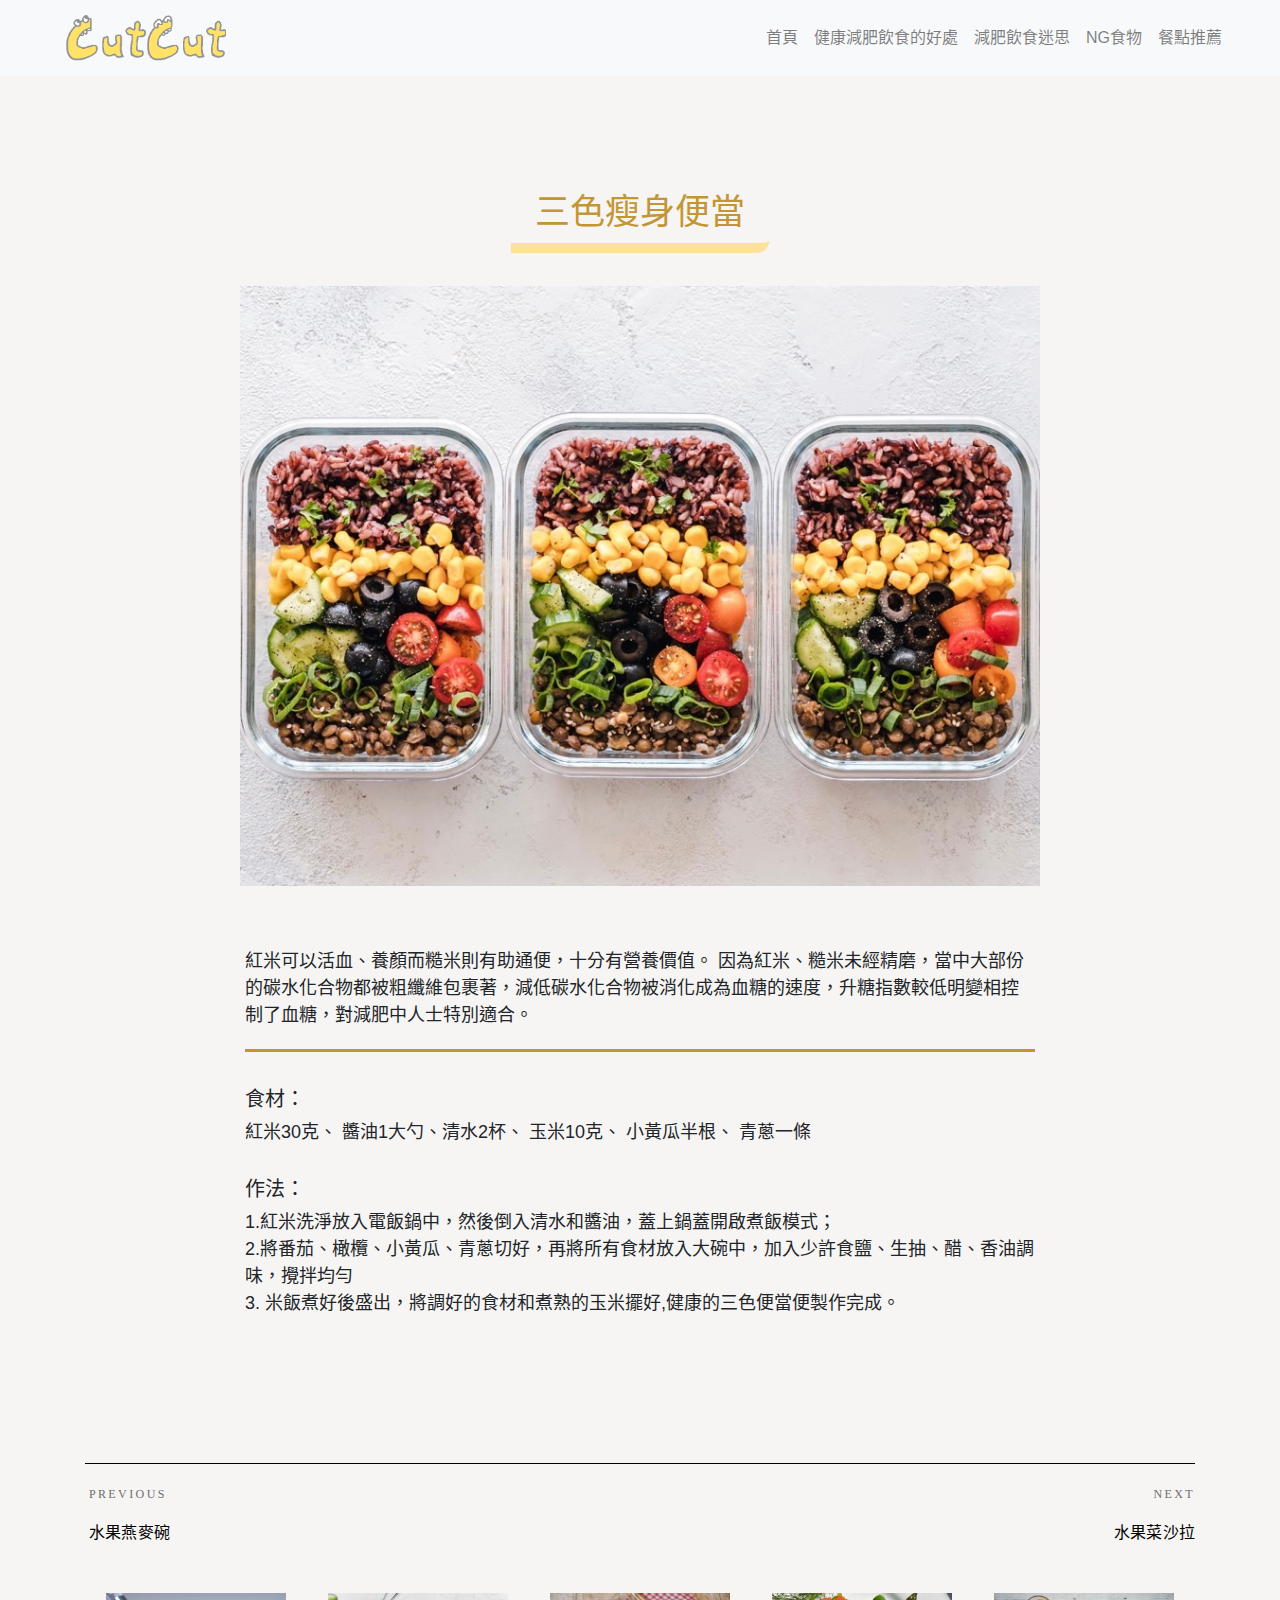
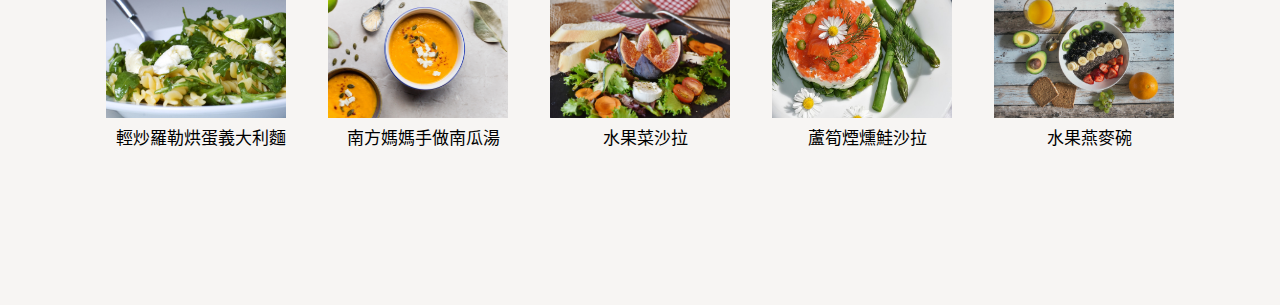
==== commit cfc8092a: "index" ====
--- a/index.html
+++ b/index.html
@@ -4,17 +4,16 @@
 	<meta charset="UTF-8">
 	<!-- 手機版縮放 -->
 	<meta name="viewport" content="width=device-width, initial-scale=1" >
-	<title>cutcut7</title>
+	<title>cutcut7p7d1三色便當</title>
 	<!-- css連結 -->
 	<link href="css/style.css" rel="stylesheet">	
 	<link href="css/bootstrap.min.css" rel="stylesheet">
 </head>
 
-
-<body>
-	<!-- 漢堡選單 -->
-	
-
+<body style="background-color: #F7F5F3;">
+
+
+<!-- 漢堡選單 -->
 <!-- 最上方導覽列-->
 	<nav class="navbar navbar-expand-lg navbar-light bg-light fixed-top">
 		<a class="navbar-brand" href="#"><img src="img/name1.png" alt=""></a>
@@ -46,13 +45,25 @@
 
 	<!-- 三色便當 -->
 	<div class="container">
-		
-		<div class="text">
-		<h2>三色瘦身便當</h2>
-		</div>
-
-        <figure>
-		<img src="img/p7d1banner1.jpg"/>
+
+	<div class="text">
+
+		<mark class="green">
+<span style="font-size: 35px ">三色瘦身便當</span>
+</mark>
+
+</div>
+
+
+			<!-- 圖片 -->
+		
+        <figure class= "bannerimage">
+		<img src="img/p7d1banner1.jpg" class="img-fluid"  width="800" height="600" >
+		 </figure>
+		
+
+
+
 
 <div class="row">
 	<div class="col-12">
@@ -64,6 +75,8 @@
 </figcaption>
 </p>
 
+<div class="link-top"></div>
+
 
 <h5>食材：</h5>
 <p>紅米30克、
@@ -74,10 +87,9 @@
 
 
 <h5>作法：</h5>
-<p>1.紅米洗淨放入電飯鍋中，然後倒入清水和醬油，蓋上鍋蓋開啟煮飯模式；
-2.將番茄、橄欖、小黃瓜、青蔥切好，再將所有食材放入大碗中，加入少許食鹽、生抽、醋、香油調味，攪拌均勻
-3. 米飯煮好後盛出，將調好的食材和煮熟的玉米擺好
-健康的三色便當便製作完成。</p>
+<p>1.紅米洗淨放入電飯鍋中，然後倒入清水和醬油，蓋上鍋蓋開啟煮飯模式；<br>
+2.將番茄、橄欖、小黃瓜、青蔥切好，再將所有食材放入大碗中，加入少許食鹽、生抽、醋、香油調味，攪拌均勻<br>
+3. 米飯煮好後盛出，將調好的食材和煮熟的玉米擺好,健康的三色便當便製作完成。</p>
 </div>
 </div>
 
@@ -121,12 +133,14 @@
 
 			<div class="btx-box-body" >
 			<div class="btx-item js-item-navigation btx-navigation btx-navigation--bar btx-p-border-border with-top-border">
+<!-- 各有一個連結跟一個圖 -->
 <!-- previous -->
 			<div class="btx-navigation-previous">
-					<a href="https://chiaa07.github.io/cutcutp7/" rel="prev"><img width="60" height="60" src="/Users/liyu/Documents/GitHub/cutcutp7/img/Picture1.png" class="attachment-60x60 size-60x60 wp-post-image" alt="" loading="lazy" data-attachment-id="22186" data-permalink="https://chiaa07.github.io/cutcutp7/">
+				<!-- previous小圖和連結b1-->
+					<a href="p7b1.html" rel="prev"><img width="60" height="60" src="img/p7b1banner1.jpg" class="attachment-60x60 size-60x60 wp-post-image" alt="" loading="lazy" data-attachment-id="22186"> 
 						<div class="btx-navigation-content">
 						 <span class="btx-navigation-label">Previous</span>
-						 <span class="btx-navigation-title btx-s-text-color">蛋蛋</span>
+						 <span class="btx-navigation-title btx-s-text-color">水果燕麥碗</span>
 					 </div></a>
 					</div>
 
@@ -134,18 +148,20 @@
 <!-- next -->
 			
 			<div class="btx-navigation-next">
-					<a href="https://chiaa07.github.io/cutcutp7/" rel="next"><div class="btx-navigation-content">
+				<!-- next小圖和連結b3-->
+					<a href="p7b3.html" rel="next">
+						<div class="btx-navigation-content">
 						 <span class="btx-navigation-label">Next</span>
-						 <span class="btx-navigation-title btx-s-text-color">三色便當</span>
-					 </div><img width="60" height="60" src="/Users/liyu/Documents/GitHub/cutcutp7/img/Picture1.png" class="attachment-60x60 size-60x60 wp-post-image" alt="" loading="lazy" data-attachment-id="22238" data-permalink="https://greenkitchenstories.com/the-greenest-pasta/kale_pasta_01/" data-orig-file="https://greenkitchenstories.com/wp-content/uploads/2021/03/Kale_pasta_01.jpg" data-orig-size="1333,2000" data-comments-opened="1" data-image-meta="{&quot;aperture&quot;:&quot;3.5&quot;,&quot;credit&quot;:&quot;&quot;,&quot;camera&quot;:&quot;Canon EOS 5D Mark IV&quot;,&quot;caption&quot;:&quot;&quot;,&quot;created_timestamp&quot;:&quot;1614260005&quot;,&quot;copyright&quot;:&quot;&quot;,&quot;focal_length&quot;:&quot;67&quot;,&quot;iso&quot;:&quot;1000&quot;,&quot;shutter_speed&quot;:&quot;0.005&quot;,&quot;title&quot;:&quot;&quot;,&quot;orientation&quot;:&quot;1&quot;}" data-image-title="Kale_pasta_01" data-image-description="" data-medium-file="https://greenkitchenstories.com/wp-content/uploads/2021/03/Kale_pasta_01-445x667.jpg" data-large-file="https://greenkitchenstories.com/wp-content/uploads/2021/03/Kale_pasta_01-888x1333.jpg" /></a>				
+						  <span class="btx-navigation-title btx-s-text-color">水果菜沙拉</span>
+
+	<!-- next小圖b3 -->
+					 </div><img width="60" height="60" src="img/p7b3banner1.jpg" class="attachment-60x60 size-60x60 wp-post-image" alt="" loading="lazy" data-attachment-id="22238"> </a>				
 
 	</div>	
 	</div>
 
 
 	<div class="btx-item js-item-relatedport btx-relatedport btx-relatedport--grid anmt-item anmt-fadeinu" style="padding-top:10pt;">
-
-
 
 
 
@@ -158,87 +174,82 @@
 																					
 	<div class="btx-row">
 		<div class="btx-relatedpost-entry btx-col-1-5">
-						<a href="https://greenkitchenstories.com/orange-date-avocado-salad-big-love-april/" class="btx-relatedpost-entry-inner">
+				<!-- 連結 --><a href="p7l1.html" class="btx-relatedpost-entry-inner">
 
 															<div class="btx-entry-header">
 									<div class="btx-entry-media">
 										<div class="btx-media-wrapper" >
 											<div class="btx-media-wrapper-inner">
-											<img src="img/p7b1.jpg" alt=""  width="180" height="125"></div></div>									</div>
-								</div>
-														<div class="btx-entry-content">
-								<h4 class="btx-entry-title btx-s-text-color btx-secondary-font">早餐1</h4>
-
-															</div>
-						</a>
-					</div>
-
-				
-																			
-				
-					<div class="btx-relatedpost-entry btx-col-1-5">
-						<a href="https://greenkitchenstories.com/the-greenest-pasta/" class="btx-relatedpost-entry-inner">
-
-															<div class="btx-entry-header">
-									<div class="btx-entry-media">
-										<div class="btx-media-wrapper" ><div class="btx-media-wrapper-inner"><img src="img/p7b2.jpg" alt=""  width="180" height="125" ></div></div>									</div>
-								</div>
-														<div class="btx-entry-content">
-								<h4 class="btx-entry-title btx-s-text-color btx-secondary-font">早餐2</h4>
-
-															</div>
-						</a>
-					</div>
-
-				
-																			
-				
-					<div class="btx-relatedpost-entry btx-col-1-5">
-						<a href="https://greenkitchenstories.com/yogurt-bowl-with-harissa-chickpeas-persimmon-salad/" class="btx-relatedpost-entry-inner">
-
-															<div class="btx-entry-header">
-									<div class="btx-entry-media">
-										<div class="btx-media-wrapper" ><div class="btx-media-wrapper-inner"><img src="img/p7b3.jpg" alt=""  width="180" height="125" ></div></div>									</div>
-								</div>
-														<div class="btx-entry-content">
-								<h4 class="btx-entry-title btx-s-text-color btx-secondary-font">早餐3</h4>
-
-															</div>
-						</a>
-					</div>
-
-				
-																			
-				
-					<div class="btx-relatedpost-entry btx-col-1-5">
-						<a href="https://greenkitchenstories.com/kimchi-mushroom-avocado-sandwich%e2%80%a8/" class="btx-relatedpost-entry-inner">
-
-															<div class="btx-entry-header">
-									<div class="btx-entry-media">
-										<div class="btx-media-wrapper" ><div class="btx-media-wrapper-inner"><img src="img/p7l1.jpg" alt=""  width="180" height="125" ></div>
+								<!-- 圖片 --><img src="img/p7l1banner1.jpg" alt=""  width="180" height="125"></div></div>									</div>
+								</div>
+														<div class="btx-entry-content">
+								<h4 class="btx-entry-title btx-s-text-color btx-secondary-font">輕炒羅勒烘蛋義大利麵</h4>
+
+															</div>
+						</a>
+					</div>
+
+				
+																			
+				
+					<div class="btx-relatedpost-entry btx-col-1-5">
+					<!-- 連結 --><a href="p7d2.html" class="btx-relatedpost-entry-inner">
+
+															<div class="btx-entry-header">
+									<div class="btx-entry-media">
+						<!-- 圖片 --><div class="btx-media-wrapper" ><div class="btx-media-wrapper-inner"><img src="img/p7d2banner1.jpg" alt=""  width="180" height="125" ></div></div>									</div>
+								</div>
+														<div class="btx-entry-content">
+								<h4 class="btx-entry-title btx-s-text-color btx-secondary-font">南方媽媽手做南瓜湯</h4>
+
+															</div>
+						</a>
+					</div>
+
+				
+																			
+				
+					<div class="btx-relatedpost-entry btx-col-1-5">
+				<!-- 連結 --><a href="p7b3.html" class="btx-relatedpost-entry-inner">
+
+															<div class="btx-entry-header">
+									<div class="btx-entry-media">
+								<!-- 連結 --><div class="btx-media-wrapper" ><div class="btx-media-wrapper-inner"><img src="img/p7b3banner1.jpg" alt=""  width="180" height="125" ></div></div>									</div>
+								</div>
+														<div class="btx-entry-content">
+								<h4 class="btx-entry-title btx-s-text-color btx-secondary-font">水果菜沙拉</h4>
+
+															</div>
+						</a>
+					</div>
+
+				
+																			
+				
+					<div class="btx-relatedpost-entry btx-col-1-5">
+			<!-- 連結 --><a href="p7d3.html" class="btx-relatedpost-entry-inner">
+
+															<div class="btx-entry-header">
+									<div class="btx-entry-media">
+									<!-- 圖片 --><div class="btx-media-wrapper" ><div class="btx-media-wrapper-inner"><img src="img/p7d3banner1.jpg" alt=""  width="180" height="125" ></div>
 									</div>	
 									</div>
 								</div>
 								<div class="btx-entry-content">
-								<h4 class="btx-entry-title btx-s-text-color btx-secondary-font">午餐1  -</h4>
-
-								</div>
-						</a>
-					</div>
-
-				
-																			
-				
-					<div class="btx-relatedpost-entry btx-col-1-5">
-						<a href="https://greenkitchenstories.com/oat-yogurt-flatbread-with-green-sauce-and-tomatoes/" class="btx-relatedpost-entry-inner">
-
-															<div class="btx-entry-header">
-									<div class="btx-entry-media">
-										<div class="btx-media-wrapper" ><div class="btx-media-wrapper-inner"><img src="img/p7b1.jpg" alt=""  width="180" height="125" ></div></div>									</div>
-								</div>
-														<div class="btx-entry-content">
-								<h4 class="btx-entry-title btx-s-text-color btx-secondary-font">晚餐1</h4>
+								<h4 class="btx-entry-title btx-s-text-color btx-secondary-font">蘆筍煙燻鮭沙拉</h4></div></a></div>
+
+				
+																			
+				
+					<div class="btx-relatedpost-entry btx-col-1-5">
+					<!-- 連結 --><a href="p7b1.html" class="btx-relatedpost-entry-inner">
+
+															<div class="btx-entry-header">
+									<div class="btx-entry-media">
+										<div class="btx-media-wrapper" ><div class="btx-media-wrapper-inner"><img src="img/p7b1banner1.jpg" alt=""  width="180" height="125" ></div></div>									</div>
+								</div>
+														<div class="btx-entry-content">
+								<h4 class="btx-entry-title btx-s-text-color btx-secondary-font">水果燕麥碗</h4>
 
 															</div>
 						</a>
@@ -259,31 +270,10 @@
 
 
 				
-																			
-				
-					
-
-
-
-
-
-
-
-	<!-- footer -->
-	<footer>
-		<div class="container">
-			<div class="row">
-				<div class="col-md-6 text-center">
-					<p>地址：台中市微笑區微笑里200號 ｜ 聯絡電話：04-XXXXXXXX</p>
-				</div>
-				<div class="col-md-6 text-center">
-					<a href="#"><img src="img/footer_icon_1.png"></a>
-					<a href="#"><img src="img/footer_icon_2.png"></a>
-					<a href="#"><img src="img/footer_icon_3.png"></a>
-				</div>
-			</div>
-		</div>
-	</footer>
+									
+
+
+
 
 
 	<!-- JS連結 -->
--- a/css/style.css
+++ b/css/style.css
@@ -6,16 +6,21 @@
 * {
 	box-sizing: border-box;
 }
-p,h1,h2,h3,h4,h4,h6,div,span {
-	font-family:PingFangSC-Regular,sans-serif,Microsoft JhengHei;	
-
+
+/*  文字連結 */
+@font-face {
+	font-family: FakePearl-Regular; src: url(https://cdn.jsdelivr.net/gh/max32002/FakePearl@1.1/webfont/FakePearl-Regular.woff2) format("woff2")
+  , url(https://cdn.jsdelivr.net/gh/max32002/FakePearl@1.1/webfont/FakePearl-Regular.woff) format("woff");
 }
 
 p {
-	font-size: 16px;
-}
-
-
+	font-size: 18px;
+}
+
+.img-fluid {
+	width:100;
+	height:auto;
+}
 
 
 
@@ -27,6 +32,7 @@
 }
 
 @media (min-width: 768px) {
+
 /*nav選單*/
 .navbar{
 	padding-left:50px!important;
@@ -41,6 +47,8 @@
 
 
 
+
+
 /* 三色便當*/
 
 .container {
@@ -52,35 +60,75 @@
 
 /* 三色便當標題*/
 .text{
+
 	padding-top:110px;
 	padding-bottom: 47px;
 	text-align:center
+	;
+}
+
+
+.bannerimage{
+
+	 animation-duration: 3.5s;
+  animation-name: fadeIn;}
+
+ @keyframes fadeIn{
+    from {opacity:0;}
+    to {opacity:1;}
+
+
+}
+
+
+/* 食譜中間的線*/
+
+ .link-top {
+            width: 100%;
+            height: 1px;
+            margin:auto;
+           margin-top: 20px;
+            margin-bottom: 20px;
+            border-top: solid  #C29634 3px;
+
+        }
+
+
+mark.green {
+
+margin: 2em 0px;
+padding: 1em 1.5em;
+	border-bottom: 10px solid #FDE199;
+	background: none;
+	border-radius: .9em 2em .8em 0em/.9em 2em .8em 3em;
 	
+   color:#C29634;
 }
 
 .container img {
 padding:0!important;
 display:block;
-margin:0px auto ;
-
-max-width:750px;
-myimg:expression(onload=function(){
-this.style.width=(this.offsetWidth > 600)?"600px":"auto"});
-
-}
-
+margin:0 auto ;
+
+
+
+}
+ .caption h5{ padding-top: 15px;
+
+ }
 
 .caption
 {padding:30px;
 max-width: 850px;
-margin-left:145px;
-
-
+margin:0 auto;
+font-size: 18px;
 
 }
 
 .content figcaption
 {   padding:30px;
+	font-size: 18px;
+
 	}
 
 
@@ -136,10 +184,6 @@
 
 }
 
-.leftbox {
-border: 2px solid blue;
-	
-}
 
 
 
@@ -202,6 +246,8 @@
     -webkit-transition-timing-function: ease-in-out;
     -moz-transition-timing-function: ease-in-out;
     transition-timing-function: ease-in-out;
+    color:black;
+
 }
 
 
@@ -280,22 +326,14 @@
 
 
 
-/*footer*/
-footer {
-	background-color: #c1adad;
-	padding:20px 0; 
-}
-
-footer p {
-	line-height: 39px;
-}
+
 
 @media (min-width: 768px) {
 /*nav選單*/
 	.navbar{
 	padding-left:50px!important;
 	padding-right:50px!important; 
-	background-color:red ;
+
 
 }
 }